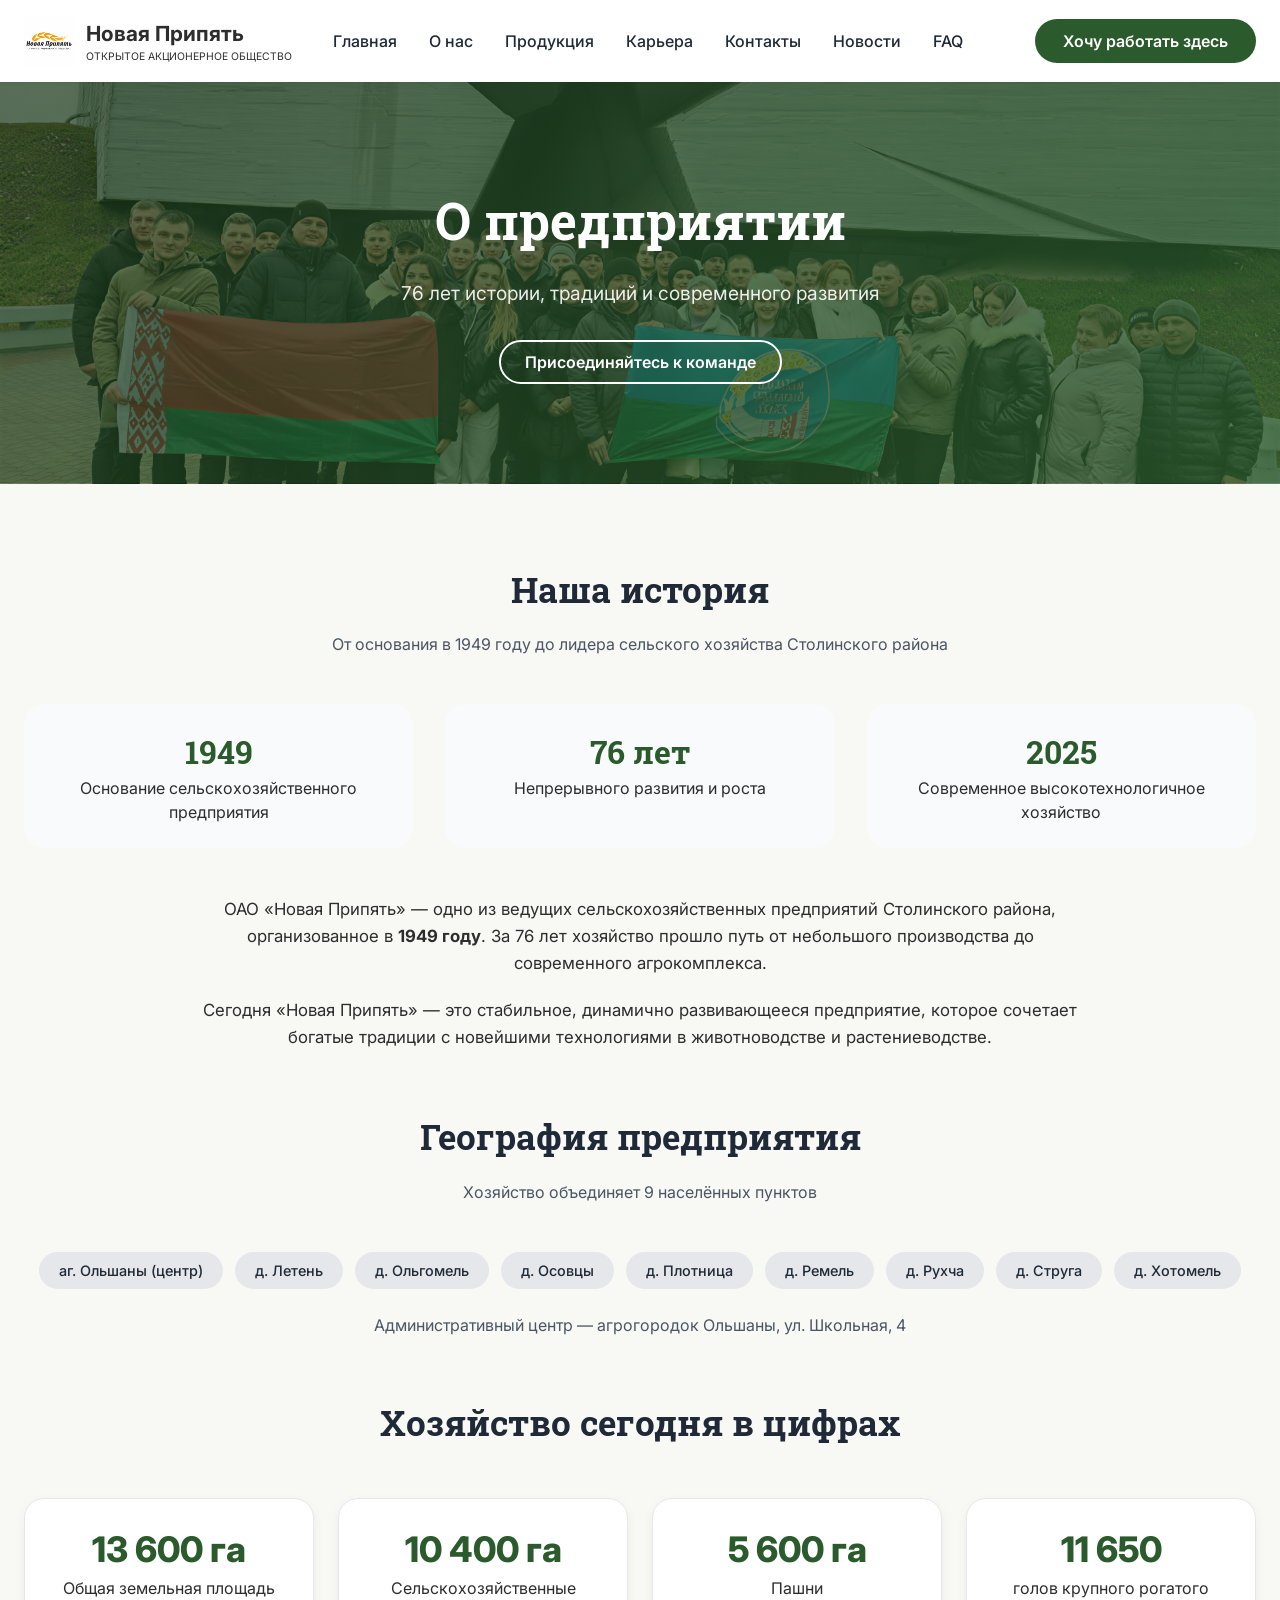
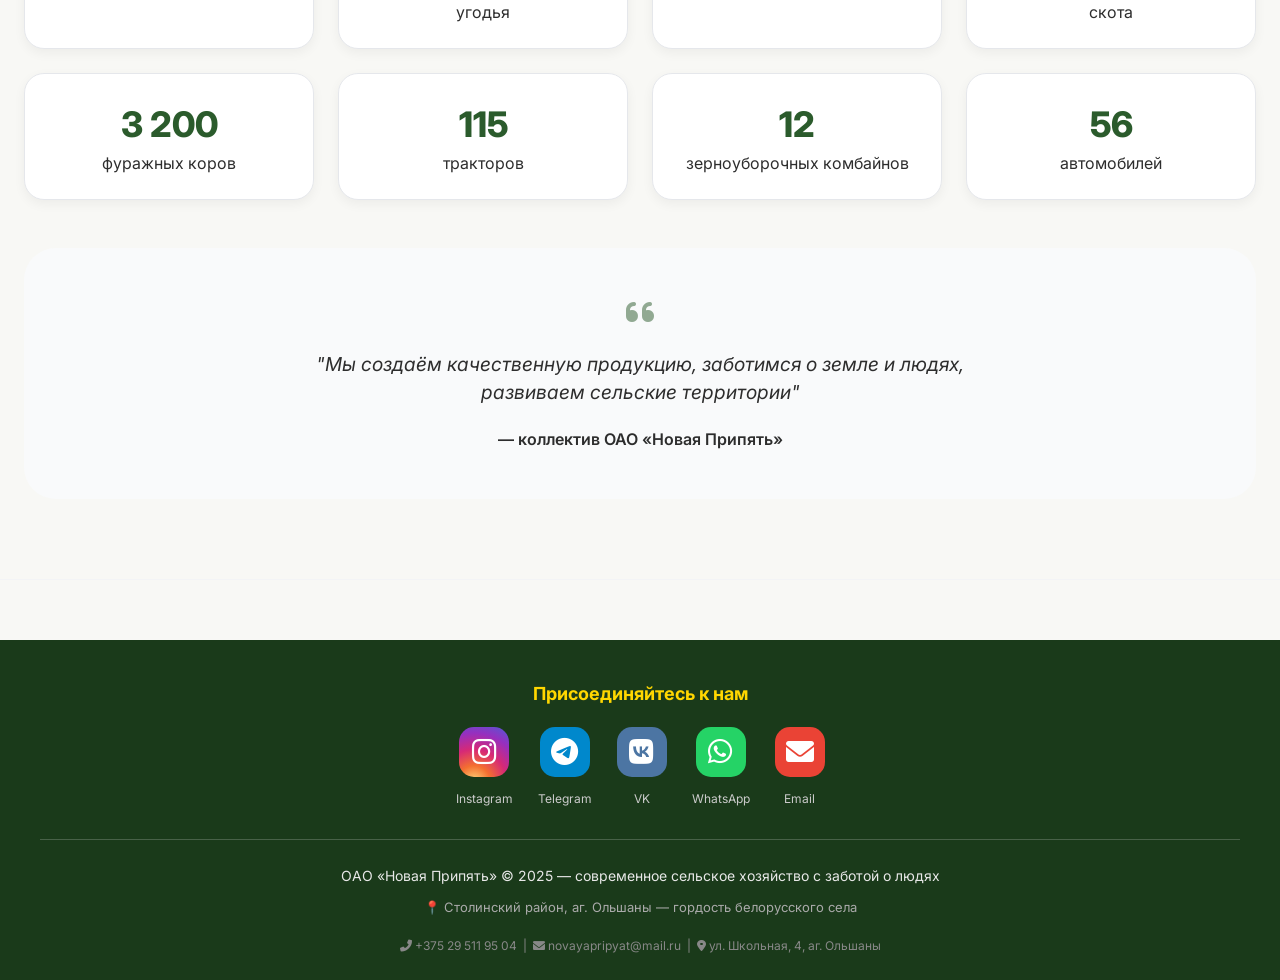
==== about.html @ 5416e338 "Add files via upload" ====
<!DOCTYPE html>
<html lang="ru">
<head>
    <meta charset="UTF-8">
    <meta name="viewport" content="width=device-width, initial-scale=1.0">
    <title>О предприятии — ОАО "Новая Припять"</title>
    <link rel="stylesheet" href="https://cdnjs.cloudflare.com/ajax/libs/font-awesome/6.0.0-beta3/css/all.min.css">
    <link href="https://fonts.googleapis.com/css2?family=Inter:opsz,wght@14..32,300;14..32,400;14..32,500;14..32,600;14..32,700&family=Roboto+Slab:wght@400;500;600;700&display=swap" rel="stylesheet">
    <link rel="stylesheet" href="style.css">

</head>
<body>

<header class="header">
    <div class="container">
        <div class="nav">
            <div class="logo" style="display: flex; align-items: center; gap: 12px;">
    <img src="images/logo.png" alt="ОАО Новая Припять" style="height: 50px; width: auto;">
    <div>
        <h1 style="font-size: 1.3rem;">Новая Припять</h1>
        <p style="font-size: 0.65rem;">ОТКРЫТОЕ АКЦИОНЕРНОЕ ОБЩЕСТВО</p>
    </div>
</div>
            <ul class="nav-links">
                <li><a href="index.html">Главная</a></li>
                <li><a href="about.html">О нас</a></li>
                <li><a href="products.html">Продукция</a></li>
                <li><a href="career.html">Карьера</a></li>
                <li><a href="contacts.html">Контакты</a></li>
                <li><a href="news.html">Новости</a></li>
                <li><a href="faq.html">FAQ</a><li>
            </ul>
            <a href="career.html" class="btn-primary">Хочу работать здесь</a>
        </div>
    </div>
</header>

<main>
    <!-- Герой страницы -->
    <section class="hero" style="background: linear-gradient(135deg, rgba(26,58,26,0.7), rgba(43,91,44,0.8)), url('images/onas.jpg'); background-size: cover; background-position: center 50%;">
    <div class="hero-bg-animation"></div>
    <div class="container">
        <div class="hero-content fade-up">
            <h1>О предприятии</h1>
            <p>76 лет истории, традиций и современного развития</p>
            <a href="career.html" class="btn-outline" style="border-color:white; color:white;">Присоединяйтесь к команде</a>
        </div>
    </div>
</section>

    <section class="section">
        <div class="container">
            <!-- История -->
            <div class="fade-up">
                <h2 class="section-title">Наша история</h2>
                <p class="section-subtitle">От основания в 1949 году до лидера сельского хозяйства Столинского района</p>
            </div>

            <div class="history-timeline fade-up">
                <div class="timeline-item">
                    <div class="timeline-year">1949</div>
                    <p>Основание сельскохозяйственного предприятия</p>
                </div>
                <div class="timeline-item">
                    <div class="timeline-year">76 лет</div>
                    <p>Непрерывного развития и роста</p>
                </div>
                <div class="timeline-item">
                    <div class="timeline-year">2025</div>
                    <p>Современное высокотехнологичное хозяйство</p>
                </div>
            </div>

            <!-- Текст об истории -->
            <div class="fade-up" style="max-width: 900px; margin: 0 auto; text-align: center; font-size: 1.05rem; line-height: 1.6;">
                <p>ОАО «Новая Припять» — одно из ведущих сельскохозяйственных предприятий Столинского района, организованное в <strong>1949 году</strong>. За 76 лет хозяйство прошло путь от небольшого производства до современного агрокомплекса.</p>
                <p style="margin-top: 20px;">Сегодня «Новая Припять» — это стабильное, динамично развивающееся предприятие, которое сочетает богатые традиции с новейшими технологиями в животноводстве и растениеводстве.</p>
            </div>

            <!-- География: 9 населённых пунктов -->
            <div class="fade-up" style="margin-top: 60px;">
                <h2 class="section-title">География предприятия</h2>
                <p class="section-subtitle">Хозяйство объединяет 9 населённых пунктов</p>
                <div class="village-list">
                    <span class="village-tag">аг. Ольшаны (центр)</span>
                    <span class="village-tag">д. Летень</span>
                    <span class="village-tag">д. Ольгомель</span>
                    <span class="village-tag">д. Осовцы</span>
                    <span class="village-tag">д. Плотница</span>
                    <span class="village-tag">д. Ремель</span>
                    <span class="village-tag">д. Рухча</span>
                    <span class="village-tag">д. Струга</span>
                    <span class="village-tag">д. Хотомель</span>
                </div>
                <p style="text-align: center; margin-top: 20px; color: #4b5563;">Административный центр — агрогородок Ольшаны, ул. Школьная, 4</p>
            </div>

            <!-- Подробная статистика -->
            <div class="fade-up" style="margin-top: 60px;">
                <h2 class="section-title">Хозяйство сегодня в цифрах</h2>
                <div class="stats-detail">
                    <div class="stat-detail-card">
                        <div class="stat-detail-number">13 600 га</div>
                        <p>Общая земельная площадь</p>
                    </div>
                    <div class="stat-detail-card">
                        <div class="stat-detail-number">10 400 га</div>
                        <p>Сельскохозяйственные угодья</p>
                    </div>
                    <div class="stat-detail-card">
                        <div class="stat-detail-number">5 600 га</div>
                        <p>Пашни</p>
                    </div>
                    <div class="stat-detail-card">
                        <div class="stat-detail-number">11 650</div>
                        <p>голов крупного рогатого скота</p>
                    </div>
                    <div class="stat-detail-card">
                        <div class="stat-detail-number">3 200</div>
                        <p>фуражных коров</p>
                    </div>
                    <div class="stat-detail-card">
                        <div class="stat-detail-number">115</div>
                        <p>тракторов</p>
                    </div>
                    <div class="stat-detail-card">
                        <div class="stat-detail-number">12</div>
                        <p>зерноуборочных комбайнов</p>
                    </div>
                    <div class="stat-detail-card">
                        <div class="stat-detail-number">56</div>
                        <p>автомобилей</p>
                    </div>
                </div>
            </div>

            <!-- Миссия и ценности -->
            <div class="fade-up" style="background: #f9fafb; border-radius: 32px; padding: 48px; margin-top: 48px; text-align: center;">
                <i class="fas fa-quote-left" style="font-size: 2rem; color: #2b5b2c; opacity: 0.5;"></i>
                <p style="font-size: 1.2rem; font-style: italic; max-width: 700px; margin: 20px auto;">"Мы создаём качественную продукцию, заботимся о земле и людях, развиваем сельские территории"</p>
                <p style="margin-top: 16px; font-weight: 600;">— коллектив ОАО «Новая Припять»</p>
            </div>
        </div>
    </section>
</main>


<!-- ПОДВАЛ САЙТА (ФУТЕР) -->
<footer style="background: #1a3a1a; color: #e8e8e8; padding: 40px 20px 25px; margin-top: 60px;">
    <div style="max-width: 1200px; margin: 0 auto;">
        
        <!-- Верхняя часть футера с иконками соцсетей -->
        <div style="text-align: center; margin-bottom: 30px;">
            <h4 style="color: #FFD700; margin-bottom: 20px; font-size: 18px;">Присоединяйтесь к нам</h4>
            <div style="display: flex; justify-content: center; gap: 25px; flex-wrap: wrap;">
                
                <!-- Instagram -->
                <a href="https://www.instagram.com/oao_novaya_pripyat/?hl=ru" target="_blank" style="text-decoration: none; transition: transform 0.2s;" onmouseover="this.style.transform='scale(1.1)'" onmouseout="this.style.transform='scale(1)'">
                    <div style="background: radial-gradient(circle at 30% 110%, #ffdb7e, #f46f30, #d62976, #962fbf, #4f5bd5); width: 50px; height: 50px; border-radius: 15px; display: flex; align-items: center; justify-content: center; margin: 0 auto 8px;">
                        <i class="fab fa-instagram" style="font-size: 28px; color: white;"></i>
                    </div>
                    <span style="font-size: 12px; color: #ccc;">Instagram</span>
                </a>
                
                <!-- Telegram -->
                <a href="https://t.me/fgjluer" target="_blank" style="text-decoration: none; transition: transform 0.2s;" onmouseover="this.style.transform='scale(1.1)'" onmouseout="this.style.transform='scale(1)'">
                    <div style="background: #0088cc; width: 50px; height: 50px; border-radius: 15px; display: flex; align-items: center; justify-content: center; margin: 0 auto 8px;">
                        <i class="fab fa-telegram-plane" style="font-size: 28px; color: white;"></i>
                    </div>
                    <span style="font-size: 12px; color: #ccc;">Telegram</span>
                </a>
                
                <!-- VK -->
                <a href="https://vk.com/novaya_pripyat" target="_blank" style="text-decoration: none; transition: transform 0.2s;" onmouseover="this.style.transform='scale(1.1)'" onmouseout="this.style.transform='scale(1)'">
                    <div style="background: #4c75a3; width: 50px; height: 50px; border-radius: 15px; display: flex; align-items: center; justify-content: center; margin: 0 auto 8px;">
                        <i class="fab fa-vk" style="font-size: 28px; color: white;"></i>
                    </div>
                    <span style="font-size: 12px; color: #ccc;">VK</span>
                </a>
                
                <!-- WhatsApp -->
                <a href="https://wa.me/375295119504" target="_blank" style="text-decoration: none; transition: transform 0.2s;" onmouseover="this.style.transform='scale(1.1)'" onmouseout="this.style.transform='scale(1)'">
                    <div style="background: #25D366; width: 50px; height: 50px; border-radius: 15px; display: flex; align-items: center; justify-content: center; margin: 0 auto 8px;">
                        <i class="fab fa-whatsapp" style="font-size: 28px; color: white;"></i>
                    </div>
                    <span style="font-size: 12px; color: #ccc;">WhatsApp</span>
                </a>
                
                <!-- Email -->
                <a href="mailto:novayapripyat@mail.ru" target="_blank" style="text-decoration: none; transition: transform 0.2s;" onmouseover="this.style.transform='scale(1.1)'" onmouseout="this.style.transform='scale(1)'">
                    <div style="background: #ea4335; width: 50px; height: 50px; border-radius: 15px; display: flex; align-items: center; justify-content: center; margin: 0 auto 8px;">
                        <i class="fas fa-envelope" style="font-size: 28px; color: white;"></i>
                    </div>
                    <span style="font-size: 12px; color: #ccc;">Email</span>
                </a>
            </div>
        </div>
        
        <!-- Разделительная линия -->
        <div style="height: 1px; background: rgba(255,255,255,0.2); margin: 25px 0;"></div>
        
        <!-- Нижняя часть футера с текстом -->
        <div style="text-align: center;">
            <div style="font-size: 14px; line-height: 1.6;">
                ОАО «Новая Припять» © 2025 — современное сельское хозяйство с заботой о людях
            </div>
            <div style="font-size: 13px; color: #aaa; margin-top: 10px;">
                📍 Столинский район, аг. Ольшаны — гордость белорусского села
            </div>
            <div style="font-size: 12px; color: #888; margin-top: 20px;">
                <i class="fas fa-phone-alt"></i> +375 29 511 95 04 &nbsp;|&nbsp;
                <i class="fas fa-envelope"></i> novayapripyat@mail.ru &nbsp;|&nbsp;
                <i class="fas fa-map-marker-alt"></i> ул. Школьная, 4, аг. Ольшаны
            </div>
        </div>
        
    </div>
</footer>

<script src="main.js"></script>
</body>
</html>
---- style.css ----
/* ===== ОБНУЛЕНИЕ И БАЗА ===== */
* {
    margin: 0;
    padding: 0;
    box-sizing: border-box;
}

body {
    font-family: 'Inter', sans-serif;
    background-color: #ffffff;
    color: #1e293b;
    line-height: 1.5;
    scroll-behavior: smooth;
}

.container {
    max-width: 1280px;
    margin: 0 auto;
    padding: 0 24px;
}

/* ===== АНИМАЦИИ ===== */
@keyframes fadeUp {
    from {
        opacity: 0;
        transform: translateY(40px);
    }
    to {
        opacity: 1;
        transform: translateY(0);
    }
}

@keyframes fadeIn {
    from { opacity: 0; }
    to { opacity: 1; }
}

@keyframes floatBackground {
    0% { transform: translate(0, 0) scale(1); }
    50% { transform: translate(-20px, -10px) scale(1.02); }
    100% { transform: translate(0, 0) scale(1); }
}

.fade-up {
    animation: fadeUp 0.7s ease forwards;
}

/* ===== ШАПКА ===== */
.header {
    background: rgba(255, 255, 255, 0.96);
    backdrop-filter: blur(10px);
    box-shadow: 0 1px 3px rgba(0,0,0,0.05);
    position: sticky;
    top: 0;
    z-index: 100;
}

.nav {
    display: flex;
    justify-content: space-between;
    align-items: center;
    padding: 16px 0;
    flex-wrap: wrap;
    gap: 16px;
}

.logo {
    display: flex;
    align-items: center;
    gap: 12px;
}

.logo img {
    height: 50px;
    width: auto;
}

.logo-text h2 {
    font-family: 'Roboto Slab', serif;
    font-size: 1.3rem;
    font-weight: 700;
    color: #2b5b2c;
}

.logo-text p {
    font-size: 0.65rem;
    color: #4b5563;
}

.nav-links {
    display: flex;
    gap: 32px;
    list-style: none;
    flex-wrap: wrap;
}

.nav-links a {
    text-decoration: none;
    font-weight: 500;
    color: #1f2937;
    transition: color 0.2s;
}

.nav-links a:hover,
.nav-links a.active {
    color: #2b5b2c;
    border-bottom: 2px solid #2b5b2c;
    padding-bottom: 4px;
}

.btn-primary {
    background-color: #2b5b2c;
    color: white;
    padding: 10px 28px;
    border-radius: 40px;
    text-decoration: none;
    font-weight: 600;
    transition: all 0.2s;
    display: inline-block;
    border: none;
    cursor: pointer;
}

.btn-primary:hover {
    background-color: #1e3a1f;
    transform: scale(1.02);
}

.btn-outline {
    border: 2px solid #2b5b2c;
    background: transparent;
    color: #2b5b2c;
    padding: 8px 24px;
    border-radius: 40px;
    font-weight: 600;
    text-decoration: none;
    transition: all 0.2s;
    display: inline-block;
}

.btn-outline:hover {
    background: #2b5b2c;
    color: white;
}

/* ===== ГЕРОЙ С АНИМИРОВАННЫМ ФОНОМ ===== */
.hero {
    position: relative;
    background: linear-gradient(135deg, #1a3a1a 0%, #2b5b2c 100%);
    color: white;
    padding: 100px 0;
    text-align: center;
    overflow: hidden;
}

.hero-bg-animation {
    position: absolute;
    top: 0;
    left: 0;
    width: 100%;
    height: 100%;
    background: url('https://www.transparenttextures.com/patterns/grass.png');
    opacity: 0.08;
    animation: floatBackground 20s ease infinite;
    pointer-events: none;
}

.hero-content {
    position: relative;
    z-index: 2;
    max-width: 800px;
    margin: 0 auto;
}

.hero h1 {
    font-family: 'Roboto Slab', serif;
    font-size: 3.2rem;
    font-weight: 700;
    margin-bottom: 20px;
}

.hero p {
    font-size: 1.2rem;
    margin-bottom: 32px;
    opacity: 0.9;
}

/* ===== СТАТИСТИКА ===== */
.stats {
    background: white;
    padding: 60px 0;
    border-bottom: 1px solid #e5e7eb;
}

.stats-grid {
    display: flex;
    justify-content: space-between;
    flex-wrap: wrap;
    gap: 32px;
    text-align: center;
}

.stat-card {
    flex: 1;
    min-width: 180px;
    background: #f9fafb;
    padding: 24px 16px;
    border-radius: 24px;
    transition: all 0.3s;
    cursor: pointer;
}

.stat-card:hover {
    transform: translateY(-8px);
    box-shadow: 0 12px 24px rgba(0,0,0,0.1);
    background: white;
}

.stat-number {
    font-size: 2.8rem;
    font-weight: 800;
    color: #2b5b2c;
    font-family: 'Roboto Slab', serif;
}

.stat-label {
    color: #4b5563;
    font-weight: 500;
    margin-top: 8px;
}

/* ===== СЕКЦИИ ===== */
.section {
    padding: 80px 0;
    border-bottom: 1px solid #f3f4f6;
}

.section-light {
    background-color: #f9fafb;
}

.section-title {
    font-family: 'Roboto Slab', serif;
    font-size: 2.2rem;
    font-weight: 700;
    color: #1f2937;
    margin-bottom: 16px;
    text-align: center;
}

.section-subtitle {
    text-align: center;
    color: #4b5563;
    max-width: 700px;
    margin: 0 auto 48px;
}

/* ===== ГАЛЕРЕЯ ===== */
.gallery-grid {
    display: grid;
    grid-template-columns: repeat(3, 1fr);
    gap: 24px;
}

.gallery-item {
    overflow: hidden;
    border-radius: 20px;
    box-shadow: 0 4px 12px rgba(0,0,0,0.1);
    transition: all 0.3s;
    cursor: pointer;
}

.gallery-item:hover {
    transform: scale(1.02);
    box-shadow: 0 12px 28px rgba(0,0,0,0.2);
}

.gallery-item img {
    width: 100%;
    height: 250px;
    object-fit: cover;
    display: block;
    transition: transform 0.3s;
}

.gallery-item:hover img {
    transform: scale(1.05);
}

/* ===== МОДАЛЬНОЕ ОКНО ===== */
.modal {
    display: none;
    position: fixed;
    top: 0;
    left: 0;
    width: 100%;
    height: 100%;
    background: rgba(0,0,0,0.9);
    z-index: 1000;
    justify-content: center;
    align-items: center;
    cursor: pointer;
}

.modal img {
    max-width: 90%;
    max-height: 90%;
    border-radius: 16px;
}

.modal.active {
    display: flex;
    animation: fadeIn 0.3s ease;
}

/* ===== КНОПКА НАВЕРХ ===== */
.scroll-top {
    position: fixed;
    bottom: 30px;
    right: 30px;
    background: #2b5b2c;
    color: white;
    width: 50px;
    height: 50px;
    border-radius: 50%;
    display: flex;
    align-items: center;
    justify-content: center;
    cursor: pointer;
    opacity: 0;
    visibility: hidden;
    transition: all 0.3s;
    z-index: 99;
    box-shadow: 0 4px 12px rgba(0,0,0,0.2);
}

.scroll-top.show {
    opacity: 1;
    visibility: visible;
}

.scroll-top:hover {
    background: #1e3a1f;
    transform: scale(1.1);
}

/* ===== КАРТОЧКИ ПРОДУКЦИИ ===== */
.products-grid {
    display: grid;
    grid-template-columns: repeat(auto-fit, minmax(220px, 1fr));
    gap: 32px;
}

.product-card {
    background: #f9fafb;
    padding: 32px 24px;
    border-radius: 24px;
    text-align: center;
    transition: all 0.2s;
}

.product-card:hover {
    transform: translateY(-5px);
    background: white;
    box-shadow: 0 8px 20px rgba(0,0,0,0.08);
}

.product-icon {
    font-size: 3rem;
    margin-bottom: 16px;
}

.product-card h3 {
    font-size: 1.3rem;
    margin-bottom: 8px;
    color: #2b5b2c;
}

/* ===== ТАБЛИЦА ВЫПЛАТ ===== */
.table-wrapper {
    overflow-x: auto;
    margin: 32px 0;
}

.bonus-table {
    width: 100%;
    border-collapse: collapse;
    background: white;
    border-radius: 20px;
    overflow: hidden;
    box-shadow: 0 4px 20px rgba(0,0,0,0.05);
}

.bonus-table th,
.bonus-table td {
    padding: 16px;
    text-align: left;
    border-bottom: 1px solid #e5e7eb;
}

.bonus-table th {
    background-color: #2b5b2c;
    color: white;
    font-weight: 600;
}

.bonus-table tr:hover {
    background-color: #f9fafb;
}

/* ===== КАРТОЧКИ КАРЬЕРЫ ===== */
.career-grid {
    display: grid;
    grid-template-columns: repeat(auto-fit, minmax(300px, 1fr));
    gap: 32px;
    margin: 40px 0;
}

.career-card {
    background: white;
    border-radius: 24px;
    overflow: hidden;
    box-shadow: 0 8px 20px rgba(0,0,0,0.08);
    transition: all 0.2s;
}

.career-card:hover {
    transform: translateY(-6px);
    box-shadow: 0 12px 30px rgba(0,0,0,0.12);
}

.career-card img {
    width: 100%;
    height: 220px;
    object-fit: cover;
}

.career-card-content {
    padding: 24px;
}

.badge {
    background: #fef3c7;
    color: #b45309;
    padding: 4px 12px;
    border-radius: 40px;
    font-size: 0.75rem;
    font-weight: 600;
    display: inline-block;
    margin-bottom: 12px;
}

/* ===== КОНТАКТЫ ===== */
.contact-info {
    background: linear-gradient(135deg, #f9fafb 0%, #ffffff 100%);
    border-radius: 32px;
    padding: 48px;
    text-align: center;
    margin-top: 32px;
    transition: all 0.3s;
}

.contact-info:hover {
    transform: scale(1.01);
    box-shadow: 0 20px 35px rgba(0,0,0,0.1);
}

.contact-row {
    margin: 20px 0;
    font-size: 1.1rem;
}

.contact-row i {
    color: #2b5b2c;
    width: 32px;
    font-size: 1.3rem;
}

/* ===== ПОДВАЛ ===== */
.footer {
    background: #1f2937;
    color: #9ca3af;
    padding: 48px 0;
    text-align: center;
}

/* ===== АДАПТИВ ===== */
@media (max-width: 768px) {
    .hero h1 { font-size: 2rem; }
    .nav { flex-direction: column; }
    .nav-links { justify-content: center; }
    .section { padding: 48px 0; }
    .stat-number { font-size: 2rem; }
    .gallery-grid {
        grid-template-columns: repeat(2, 1fr);
    }
}

@media (max-width: 480px) {
    .gallery-grid {
        grid-template-columns: 1fr;
    }
    .contact-info {
        padding: 24px;
    }
}



.gallery-category {
            margin-bottom: 48px;
        }
        .category-title {
            font-size: 1.6rem;
            color: #2b5b2c;
            margin-bottom: 24px;
            border-left: 5px solid #2b5b2c;
            padding-left: 16px;
        }
        .gallery-grid {
            display: grid;
            grid-template-columns: repeat(auto-fit, minmax(280px, 1fr));
            gap: 24px;
        }
        .gallery-item {
            position: relative;
            overflow: hidden;
            border-radius: 20px;
            box-shadow: 0 4px 12px rgba(0,0,0,0.1);
            cursor: pointer;
        }
        .gallery-item img {
            width: 100%;
            height: 220px;
            object-fit: cover;
            transition: transform 0.3s;
        }
        .gallery-item:hover img {
            transform: scale(1.05);
        }
        .download-btn {
            position: absolute;
            bottom: 12px;
            right: 12px;
            background: rgba(0,0,0,0.6);
            color: white;
            padding: 8px 12px;
            border-radius: 30px;
            font-size: 0.8rem;
            text-decoration: none;
            transition: all 0.2s;
        }
        .download-btn:hover {
            background: #2b5b2c;
        }

        /* ===== ЗАГРУЗОЧНАЯ СТРАНИЦА (ПРЕЛОАДЕР) ===== */
#preloader {
    position: fixed;
    top: 0;
    left: 0;
    width: 100%;
    height: 100%;
    background: linear-gradient(145deg, #0b2b0b 0%, #1a4a1a 40%, #2d6a2d 100%);
    z-index: 9999;
    display: flex;
    justify-content: center;
    align-items: center;
    transition: opacity 0.8s ease, visibility 0.8s ease;
    overflow: hidden;
}

#preloader.hide {
    opacity: 0;
    visibility: hidden;
}

/* Анимированное поле (волны травы) */
.preloader-field {
    position: absolute;
    bottom: 0;
    left: 0;
    width: 100%;
    height: 40%;
    background: repeating-linear-gradient(
        90deg,
        rgba(80, 120, 40, 0.4) 0px,
        rgba(80, 120, 40, 0.4) 2px,
        transparent 2px,
        transparent 8px
    );
    animation: fieldWave 3s ease-in-out infinite;
    transform-origin: bottom;
}

@keyframes fieldWave {
    0%, 100% {
        transform: skewY(0deg);
    }
    50% {
        transform: skewY(2deg);
    }
}

/* Облака */
.cloud {
    position: absolute;
    background: rgba(255, 255, 255, 0.15);
    border-radius: 100%;
    filter: blur(20px);
    animation: floatCloud 20s linear infinite;
}

.cloud1 {
    width: 200px;
    height: 80px;
    top: 15%;
    left: -200px;
    animation-duration: 25s;
}

.cloud2 {
    width: 300px;
    height: 100px;
    top: 30%;
    left: -300px;
    animation-duration: 35s;
    animation-delay: 5s;
}

.cloud3 {
    width: 150px;
    height: 60px;
    top: 60%;
    left: -150px;
    animation-duration: 20s;
    animation-delay: 10s;
}

@keyframes floatCloud {
    from {
        left: -300px;
        opacity: 0;
    }
    10% {
        opacity: 0.6;
    }
    90% {
        opacity: 0.6;
    }
    to {
        left: 110%;
        opacity: 0;
    }
}

/* Частицы (светлячки/пыльца) */
.particles {
    position: absolute;
    top: 0;
    left: 0;
    width: 100%;
    height: 100%;
    pointer-events: none;
}

.particles::before,
.particles::after {
    content: '';
    position: absolute;
    width: 4px;
    height: 4px;
    background: rgba(255, 215, 100, 0.6);
    border-radius: 50%;
    box-shadow: 
        150px 200px 0 0 rgba(255,215,100,0.4),
        400px 150px 0 0 rgba(255,215,100,0.3),
        600px 300px 0 0 rgba(255,215,100,0.5),
        800px 100px 0 0 rgba(255,215,100,0.4),
        1000px 250px 0 0 rgba(255,215,100,0.3),
        200px 400px 0 0 rgba(255,215,100,0.5),
        500px 500px 0 0 rgba(255,215,100,0.4),
        700px 450px 0 0 rgba(255,215,100,0.3),
        900px 350px 0 0 rgba(255,215,100,0.5),
        1100px 150px 0 0 rgba(255,215,100,0.4);
    animation: particleFloat 8s ease-in-out infinite;
}

.particles::after {
    width: 6px;
    height: 6px;
    background: rgba(255, 255, 180, 0.5);
    box-shadow: 
        250px 300px 0 0 rgba(255,255,180,0.3),
        550px 200px 0 0 rgba(255,255,180,0.4),
        850px 400px 0 0 rgba(255,255,180,0.3),
        1050px 300px 0 0 rgba(255,255,180,0.5);
    animation: particleFloat 12s ease-in-out infinite reverse;
}

@keyframes particleFloat {
    0%, 100% {
        transform: translateY(0px) translateX(0px);
        opacity: 0.3;
    }
    50% {
        transform: translateY(-30px) translateX(15px);
        opacity: 1;
    }
}

.preloader {
    position: fixed;
    top: 0;
    left: 0;
    width: 100%;
    height: 100%;
    background: linear-gradient(135deg, #1a4d1a, #2b5b2c, #3a7a3a);
    display: flex;
    justify-content: center;
    align-items: center;
    z-index: 99999;
    transition: opacity 0.5s ease;
}

.preloader-container {
    text-align: center;
    animation: float 2s ease-in-out infinite;
}

.preloader-logo {
    width: 120px;
    height: 120px;
    margin: 0 auto 20px;
    animation: pulse 1.5s ease-in-out infinite;
}

.preloader-logo img {
    width: 100%;
    height: auto;
}

.preloader-title {
    color: white;
    font-size: 28px;
    margin: 0 0 10px;
    font-family: 'Roboto Slab', serif;
}

.preloader-subtitle {
    color: rgba(255,255,255,0.8);
    font-size: 14px;
    margin: 0 0 30px;
}

.preloader-progress {
    width: 250px;
    height: 3px;
    background: rgba(255,255,255,0.3);
    border-radius: 3px;
    margin: 0 auto 15px;
    overflow: hidden;
}

.preloader-progress-bar {
    width: 0%;
    height: 100%;
    background: #FFD700;
    border-radius: 3px;
    animation: loadProgress 2s ease-out forwards;
}

.preloader-text {
    color: rgba(255,215,0,0.8);
    font-size: 12px;
    letter-spacing: 3px;
}

@keyframes float {
    0%, 100% { transform: translateY(0); }
    50% { transform: translateY(-10px); }
}

@keyframes pulse {
    0%, 100% { transform: scale(1); }
    50% { transform: scale(1.05); }
}

@keyframes loadProgress {
    0% { width: 0%; }
    100% { width: 100%; }
}


  * {
            margin: 0;
            padding: 0;
            box-sizing: border-box;
        }
        
        body {
            font-family: 'Inter', sans-serif;
            background: #f8f8f5;
            color: #2d2d2d;
        }
        
        .faq-page-header {
            background: linear-gradient(135deg, #1a4d1a 0%, #2b5b2c 100%);
            color: white;
            padding: 60px 20px 50px;
            text-align: center;
        }
        
        .faq-page-header h1 {
            font-family: 'Roboto Slab', serif;
            font-size: 48px;
            margin-bottom: 15px;
        }
        
        .faq-page-header p {
            font-size: 18px;
            opacity: 0.9;
        }
        
        .faq-container {
            max-width: 900px;
            margin: 0 auto;
            padding: 50px 20px 80px;
        }
        
        .faq-category {
            margin-bottom: 40px;
        }
        
        .faq-category h2 {
            color: #2b5b2c;
            font-size: 28px;
            margin-bottom: 25px;
            padding-bottom: 10px;
            border-bottom: 3px solid #FFD700;
            display: inline-block;
        }
        
        .faq-item {
            background: white;
            border-radius: 16px;
            margin-bottom: 16px;
            box-shadow: 0 2px 8px rgba(0,0,0,0.05);
            overflow: hidden;
            transition: all 0.3s ease;
        }
        
        .faq-item:hover {
            box-shadow: 0 5px 20px rgba(0,0,0,0.1);
        }
        
        .faq-question {
            padding: 20px 25px;
            font-size: 18px;
            font-weight: 600;
            color: #2b5b2c;
            cursor: pointer;
            display: flex;
            justify-content: space-between;
            align-items: center;
            background: white;
            transition: background 0.2s;
        }
        
        .faq-question:hover {
            background: #f0f5e8;
        }
        
        .faq-question i {
            color: #FFD700;
            font-size: 20px;
            transition: transform 0.3s;
        }
        
        .faq-question.active i {
            transform: rotate(180deg);
        }
        
        .faq-answer {
            padding: 0 25px;
            max-height: 0;
            overflow: hidden;
            transition: max-height 0.4s ease, padding 0.3s ease;
            background: #fefef8;
            border-top: 1px solid #eee;
            line-height: 1.6;
            color: #444;
        }
        
        .faq-answer.show {
            padding: 20px 25px;
            max-height: 500px;
        }
        
        .faq-answer ul, .faq-answer ol {
            padding-left: 20px;
            margin: 10px 0;
        }
        
        .faq-answer li {
            margin: 8px 0;
        }
        
        .contact-block {
            background: linear-gradient(135deg, #2b5b2c, #1a4d1a);
            color: white;
            border-radius: 24px;
            padding: 35px;
            text-align: center;
            margin-top: 50px;
        }
        
        .contact-block h3 {
            font-size: 24px;
            margin-bottom: 15px;
        }
        
        .contact-block a {
            color: #FFD700;
            text-decoration: none;
        }
        
        .contact-block .btn-contact {
            display: inline-block;
            background: #FFD700;
            color: #2b5b2c;
            padding: 12px 30px;
            border-radius: 50px;
            text-decoration: none;
            font-weight: 600;
            margin-top: 20px;
            transition: all 0.3s;
        }
        
        .contact-block .btn-contact:hover {
            background: #ffed4a;
            transform: scale(1.02);
        }
        
        .back-home {
            display: inline-flex;
            align-items: center;
            gap: 8px;
            background: transparent;
            border: 2px solid #FFD700;
            color: white;
            padding: 10px 25px;
            border-radius: 50px;
            text-decoration: none;
            margin-top: 30px;
            transition: all 0.3s;
        }
        
        .back-home:hover {
            background: #FFD700;
            color: #2b5b2c;
        }
        
        @media (max-width: 768px) {
            .faq-page-header h1 { font-size: 32px; }
            .faq-question { font-size: 16px; padding: 15px 20px; }
            .faq-answer.show { padding: 15px 20px; }
        }

                /* Дополнительные стили только для страницы О нас */
        .history-timeline {
            display: flex;
            flex-wrap: wrap;
            gap: 32px;
            margin: 48px 0;
            justify-content: center;
        }
        .timeline-item {
            background: #f9fafb;
            border-radius: 20px;
            padding: 24px;
            text-align: center;
            flex: 1;
            min-width: 200px;
            transition: all 0.3s;
        }
        .timeline-item:hover {
            transform: translateY(-5px);
            box-shadow: 0 8px 20px rgba(0,0,0,0.1);
        }
        .timeline-year {
            font-family: 'Roboto Slab', serif;
            font-size: 2rem;
            font-weight: 700;
            color: #2b5b2c;
        }
        .stats-detail {
            display: grid;
            grid-template-columns: repeat(auto-fit, minmax(250px, 1fr));
            gap: 24px;
            margin: 48px 0;
        }
        .stat-detail-card {
            background: white;
            border-radius: 20px;
            padding: 24px;
            text-align: center;
            box-shadow: 0 4px 12px rgba(0,0,0,0.05);
            border: 1px solid #e5e7eb;
        }
        .stat-detail-number {
            font-size: 2.2rem;
            font-weight: 800;
            color: #2b5b2c;
        }
        .village-list {
            display: flex;
            flex-wrap: wrap;
            gap: 12px;
            justify-content: center;
            margin: 24px 0;
        }
        .village-tag {
            background: #e5e7eb;
            padding: 8px 20px;
            border-radius: 40px;
            font-size: 0.9rem;
            font-weight: 500;
            color: #1f2937;
        }

        /* ===== КРАСИВЫЙ FAQ ДЛЯ ГЛАВНОЙ СТРАНИЦЫ ===== */
.faq-item {
    background: white;
    border-radius: 20px;
    margin-bottom: 16px;
    border: 1px solid #e5e7eb;
    overflow: hidden;
    transition: all 0.3s ease;
}

.faq-item:hover {
    transform: translateY(-2px);
    box-shadow: 0 8px 20px rgba(0,0,0,0.08);
    border-color: #2b5b2c;
}

.faq-question {
    padding: 20px 24px;
    cursor: pointer;
    display: flex;
    justify-content: space-between;
    align-items: center;
    background: white;
    transition: all 0.3s ease;
}

.faq-question:hover {
    background: #f0fdf4;
}

.faq-question h3 {
    color: #1f2937;
    margin: 0;
    font-size: 18px;
    font-weight: 600;
    transition: color 0.2s;
}

.faq-question:hover h3 {
    color: #2b5b2c;
}

.faq-question i {
    color: #2b5b2c;
    font-size: 18px;
    transition: transform 0.3s ease;
    background: #e8f0e8;
    padding: 8px;
    border-radius: 50%;
}

.faq-question:hover i {
    background: #2b5b2c;
    color: white;
}

.faq-answer {
    display: none;
    padding: 0 24px 24px 24px;
    background: #fefef8;
    border-top: 1px solid #e5e7eb;
    color: #4b5563;
    font-size: 15px;
    line-height: 1.6;
}

.faq-answer[style*="display: block"] {
    display: block !important;
}

/* Эффект для иконки при открытии */
.faq-question i.fa-chevron-up {
    background: #2b5b2c;
    color: white;
    transform: rotate(180deg);
}
/* ===== ИСПРАВЛЕНИЕ ДЛЯ ПОЛНОГО ОТОБРАЖЕНИЯ ТЕКСТА В FAQ ===== */
.faq-answer {
    display: none;
    padding: 20px 24px 24px 24px !important;
    background: #fefef8;
    border-top: 1px solid #e5e7eb;
    color: #374151;
    font-size: 15px;
    line-height: 1.6;
    overflow: visible !important;
    max-height: none !important;
    height: auto !important;
}

.faq-answer[style*="display: block"] {
    display: block !important;
}

/* Убираем любые ограничения высоты */
.faq-item {
    overflow: visible !important;
}

.faq-question {
    overflow: visible;
}

/* ===== ПОЛНАЯ АДАПТАЦИЯ ДЛЯ ТЕЛЕФОНОВ ===== */

/* Для экранов меньше 768px (планшеты и телефоны) */
@media (max-width: 768px) {
    /* Общие отступы */
    .container {
        padding: 0 16px;
    }
    
    .section {
        padding: 40px 0;
    }
    
    .section-title {
        font-size: 28px;
        margin-bottom: 24px;
    }
    
    /* Шапка */
    .header .nav {
        flex-direction: column;
        gap: 12px;
    }
    
    .nav-links {
        justify-content: center;
        gap: 16px;
        flex-wrap: wrap;
    }
    
    .nav-links a {
        font-size: 14px;
    }
    
    .btn-primary {
        padding: 8px 20px;
        font-size: 14px;
    }
    
    /* Герой */
    .hero {
        padding: 60px 0;
    }
    
    .hero h1 {
        font-size: 28px;
    }
    
    .hero p {
        font-size: 16px;
        padding: 0 16px;
    }
    
    /* Счётчики (статистика) */
    .stats-grid {
        gap: 16px;
    }
    
    .stat-card {
        min-width: 150px;
        padding: 16px;
    }
    
    .stat-number {
        font-size: 28px;
    }
    
    .stat-label {
        font-size: 12px;
    }
    
    /* Галерея */
    .gallery-grid {
        grid-template-columns: repeat(2, 1fr);
        gap: 12px;
    }
    
    .gallery-item img {
        height: 180px;
    }
    
    /* Продукция */
    .products-grid {
        grid-template-columns: repeat(2, 1fr);
        gap: 16px;
    }
    
    .product-card {
        padding: 20px 16px;
    }
    
    .product-icon {
        font-size: 32px;
    }
    
    .product-card h3 {
        font-size: 16px;
    }
    
    /* Карьера */
    .career-grid {
        grid-template-columns: 1fr;
        gap: 20px;
    }
    
    /* Таблица выплат */
    .bonus-table th,
    .bonus-table td {
        padding: 10px 8px;
        font-size: 13px;
    }
    
    /* FAQ на главной */
    .faq-question h3 {
        font-size: 15px !important;
    }
    
    .faq-question {
        padding: 15px 18px !important;
    }
    
    .faq-answer {
        font-size: 14px !important;
        padding: 15px 18px !important;
    }
    
    /* Контакты */
    .contact-info {
        padding: 24px;
    }
    
    .contact-row {
        font-size: 14px;
        word-break: break-word;
    }
    
    /* Подвал */
    .footer {
        padding: 30px 16px;
    }
    
    /* Кнопка наверх */
    .scroll-top {
        bottom: 20px;
        right: 20px;
        width: 45px;
        height: 45px;
    }
    
    /* Плавающая кнопка Telegram */
    #telegramFloat {
        bottom: 20px;
        right: 20px;
        width: 50px;
        height: 50px;
    }
    
    #telegramFloat i {
        font-size: 24px;
    }
}

/* Для экранов меньше 480px (маленькие телефоны) */
@media (max-width: 480px) {
    .hero h1 {
        font-size: 24px;
    }
    
    .section-title {
        font-size: 24px;
    }
    
    .stats-grid {
        flex-direction: column;
        align-items: center;
    }
    
    .stat-card {
        width: 100%;
        max-width: 250px;
    }
    
    .gallery-grid {
        grid-template-columns: 1fr;
    }
    
    .products-grid {
        grid-template-columns: 1fr;
    }
    
    .nav-links {
        gap: 12px;
    }
    
    .nav-links a {
        font-size: 12px;
    }
    
    .btn-primary {
        padding: 8px 16px;
        font-size: 13px;
    }
    
    .bonus-table th,
    .bonus-table td {
        font-size: 11px;
        padding: 8px 4px;
    }
    
    .table-wrapper {
        overflow-x: auto;
    }
    
    /* Контакты в подвале */
    .footer div[style*="font-size: 12px"] {
        font-size: 11px !important;
    }
    
    /* Иконки соцсетей в подвале */
    footer div[style*="display: flex; justify-content: center; gap: 25px"] {
        gap: 15px !important;
    }
    
    footer .faq-answer {
        width: 40px;
        height: 40px;
    }
}

/* Для горизонтальной ориентации телефона */
@media (max-width: 850px) and (orientation: landscape) {
    .hero {
        padding: 40px 0;
    }
    
    .hero h1 {
        font-size: 24px;
    }
    
    .section {
        padding: 30px 0;
    }
}

/* Улучшение для тач-устройств */
@media (hover: none) and (pointer: coarse) {
    /* Убираем эффекты наведения на телефонах */
    .stat-card:hover,
    .product-card:hover,
    .gallery-item:hover,
    .career-card:hover {
        transform: none;
    }
    
    /* Делаем кнопки больше для пальцев */
    .btn-primary,
    .btn-outline,
    .faq-question,
    .scroll-top {
        cursor: pointer;
    }
}
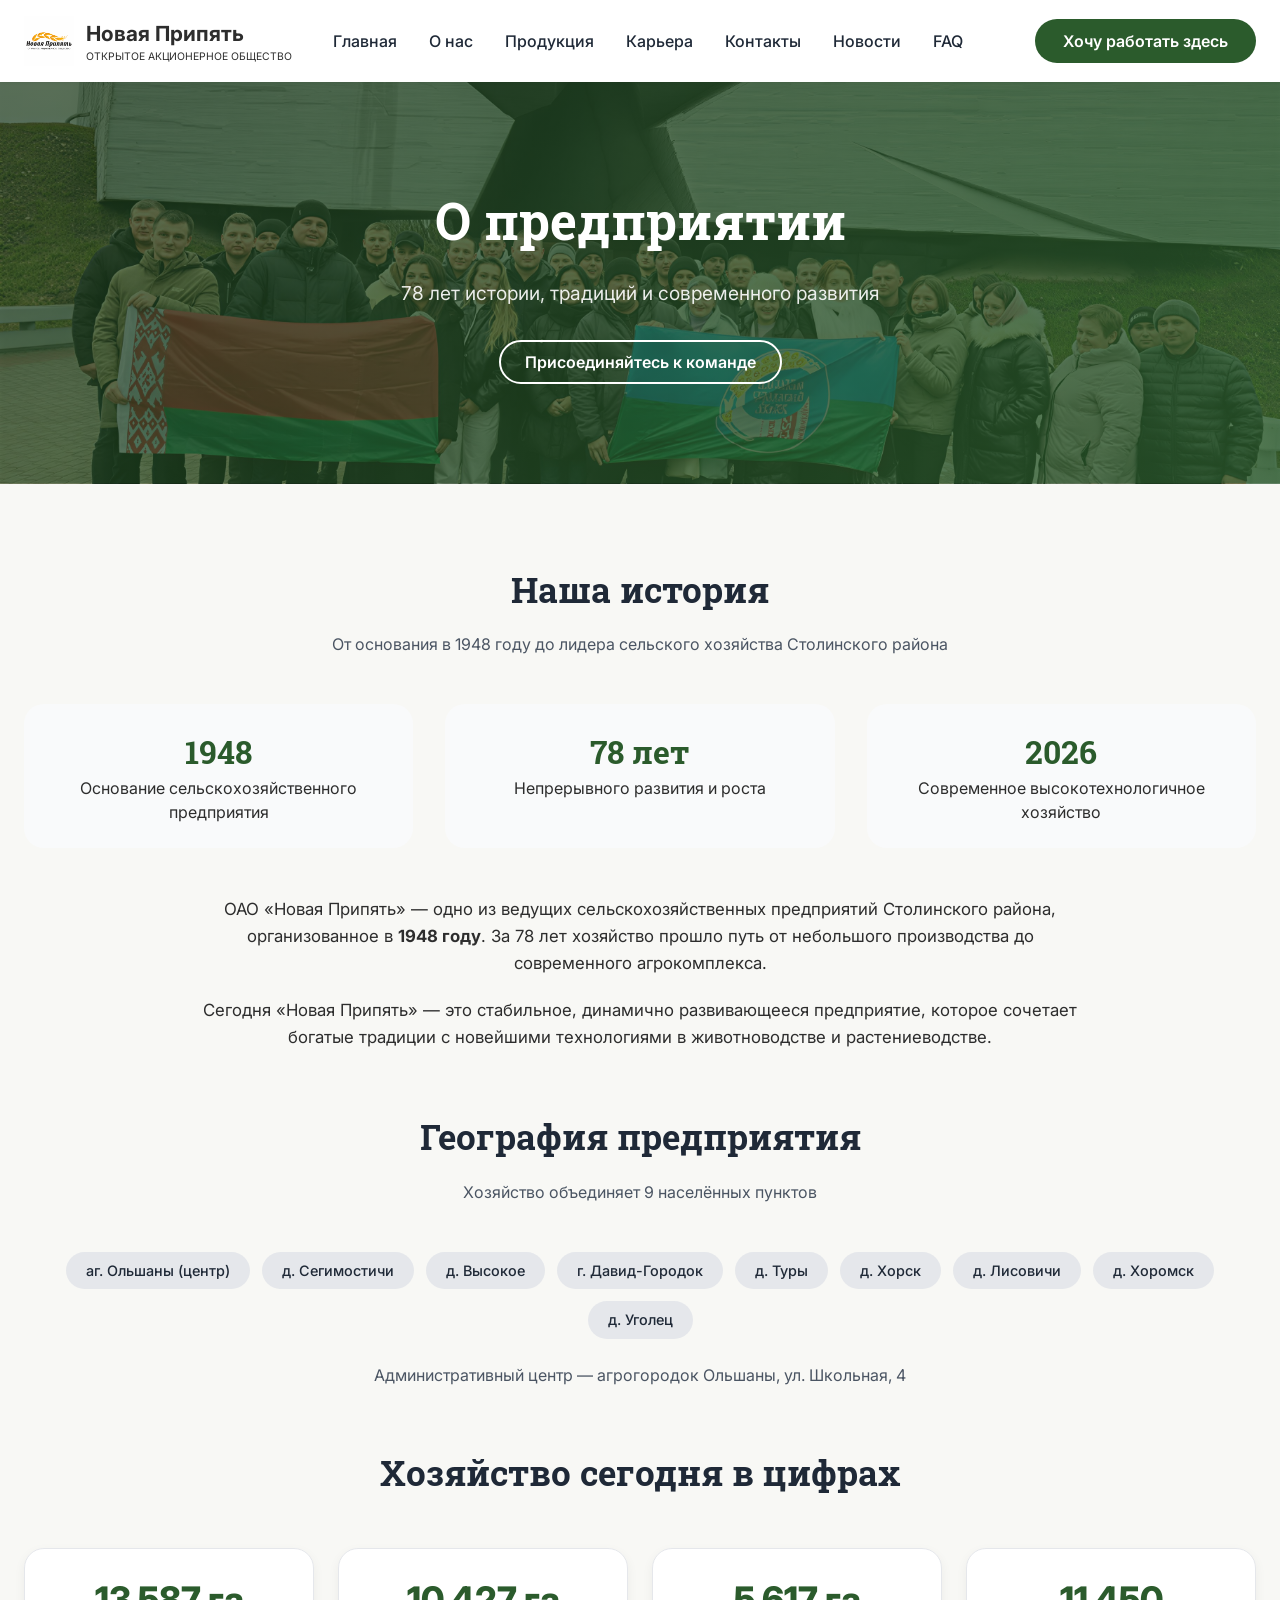
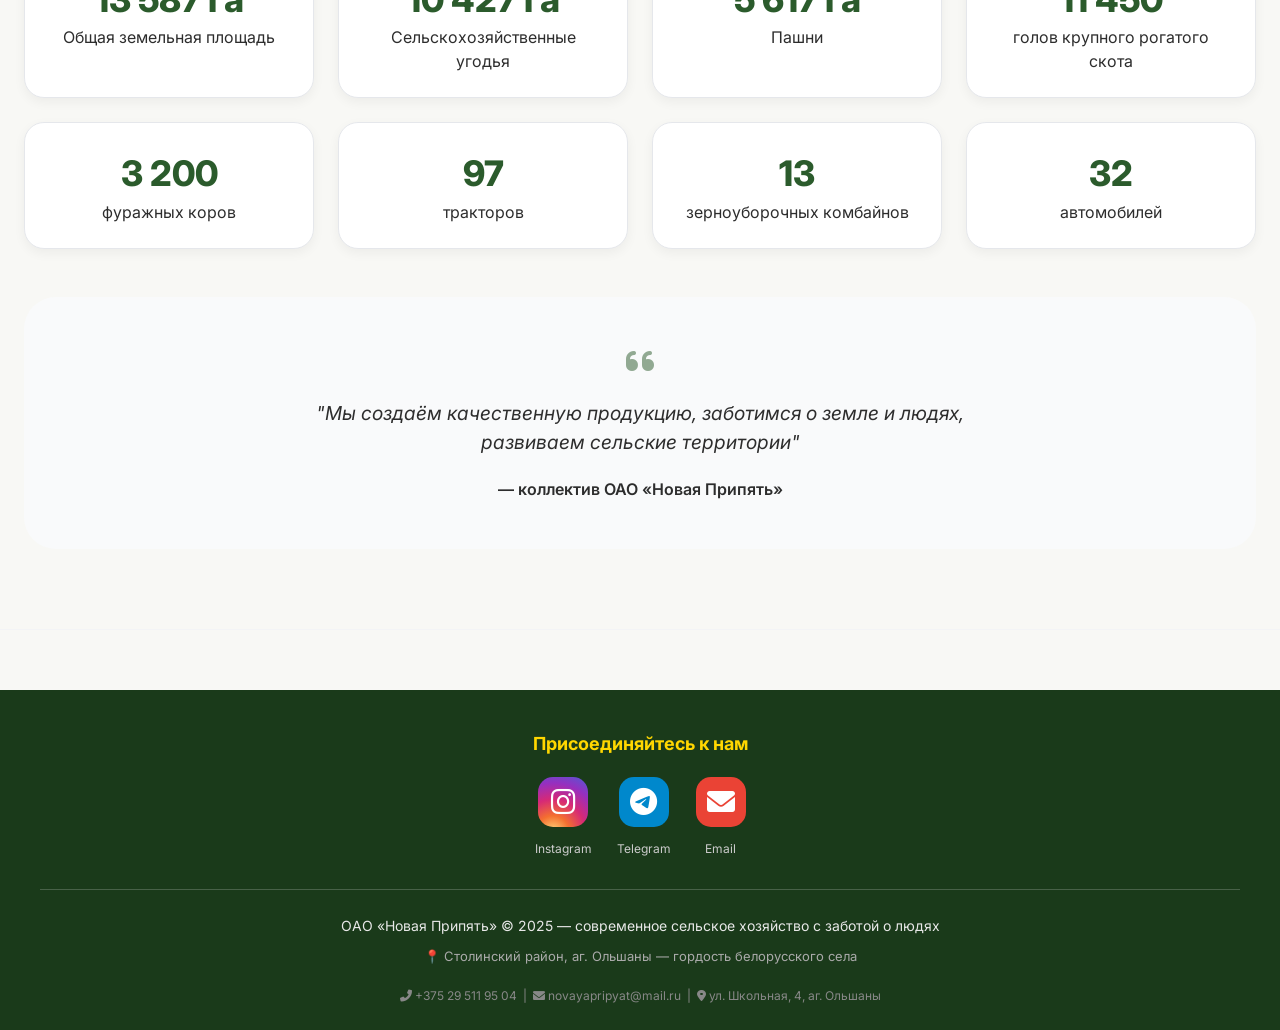
==== commit b73c8d10: "about.html" ====
--- a/about.html
+++ b/about.html
@@ -42,7 +42,7 @@
     <div class="container">
         <div class="hero-content fade-up">
             <h1>О предприятии</h1>
-            <p>76 лет истории, традиций и современного развития</p>
+            <p>78 лет истории, традиций и современного развития</p>
             <a href="career.html" class="btn-outline" style="border-color:white; color:white;">Присоединяйтесь к команде</a>
         </div>
     </div>
@@ -53,27 +53,27 @@
             <!-- История -->
             <div class="fade-up">
                 <h2 class="section-title">Наша история</h2>
-                <p class="section-subtitle">От основания в 1949 году до лидера сельского хозяйства Столинского района</p>
+                <p class="section-subtitle">От основания в 1948 году до лидера сельского хозяйства Столинского района</p>
             </div>
 
             <div class="history-timeline fade-up">
                 <div class="timeline-item">
-                    <div class="timeline-year">1949</div>
+                    <div class="timeline-year">1948</div>
                     <p>Основание сельскохозяйственного предприятия</p>
                 </div>
                 <div class="timeline-item">
-                    <div class="timeline-year">76 лет</div>
+                    <div class="timeline-year">78 лет</div>
                     <p>Непрерывного развития и роста</p>
                 </div>
                 <div class="timeline-item">
-                    <div class="timeline-year">2025</div>
+                    <div class="timeline-year">2026</div>
                     <p>Современное высокотехнологичное хозяйство</p>
                 </div>
             </div>
 
             <!-- Текст об истории -->
             <div class="fade-up" style="max-width: 900px; margin: 0 auto; text-align: center; font-size: 1.05rem; line-height: 1.6;">
-                <p>ОАО «Новая Припять» — одно из ведущих сельскохозяйственных предприятий Столинского района, организованное в <strong>1949 году</strong>. За 76 лет хозяйство прошло путь от небольшого производства до современного агрокомплекса.</p>
+                <p>ОАО «Новая Припять» — одно из ведущих сельскохозяйственных предприятий Столинского района, организованное в <strong>1948 году</strong>. За 78 лет хозяйство прошло путь от небольшого производства до современного агрокомплекса.</p>
                 <p style="margin-top: 20px;">Сегодня «Новая Припять» — это стабильное, динамично развивающееся предприятие, которое сочетает богатые традиции с новейшими технологиями в животноводстве и растениеводстве.</p>
             </div>
 
@@ -83,14 +83,14 @@
                 <p class="section-subtitle">Хозяйство объединяет 9 населённых пунктов</p>
                 <div class="village-list">
                     <span class="village-tag">аг. Ольшаны (центр)</span>
-                    <span class="village-tag">д. Летень</span>
-                    <span class="village-tag">д. Ольгомель</span>
-                    <span class="village-tag">д. Осовцы</span>
-                    <span class="village-tag">д. Плотница</span>
-                    <span class="village-tag">д. Ремель</span>
-                    <span class="village-tag">д. Рухча</span>
-                    <span class="village-tag">д. Струга</span>
-                    <span class="village-tag">д. Хотомель</span>
+                    <span class="village-tag">д. Сегимостичи</span>
+                    <span class="village-tag">д. Высокое</span>
+                    <span class="village-tag">г. Давид-Городок</span>
+                    <span class="village-tag">д. Туры</span>
+                    <span class="village-tag">д. Хорск</span>
+                    <span class="village-tag">д. Лисовичи</span>
+                    <span class="village-tag">д. Хоромск</span>
+                    <span class="village-tag">д. Уголец</span>
                 </div>
                 <p style="text-align: center; margin-top: 20px; color: #4b5563;">Административный центр — агрогородок Ольшаны, ул. Школьная, 4</p>
             </div>
@@ -100,19 +100,19 @@
                 <h2 class="section-title">Хозяйство сегодня в цифрах</h2>
                 <div class="stats-detail">
                     <div class="stat-detail-card">
-                        <div class="stat-detail-number">13 600 га</div>
+                        <div class="stat-detail-number">13 587 га</div>
                         <p>Общая земельная площадь</p>
                     </div>
                     <div class="stat-detail-card">
-                        <div class="stat-detail-number">10 400 га</div>
+                        <div class="stat-detail-number">10 427 га</div>
                         <p>Сельскохозяйственные угодья</p>
                     </div>
                     <div class="stat-detail-card">
-                        <div class="stat-detail-number">5 600 га</div>
+                        <div class="stat-detail-number">5 617 га</div>
                         <p>Пашни</p>
                     </div>
                     <div class="stat-detail-card">
-                        <div class="stat-detail-number">11 650</div>
+                        <div class="stat-detail-number">11 450</div>
                         <p>голов крупного рогатого скота</p>
                     </div>
                     <div class="stat-detail-card">
@@ -120,15 +120,15 @@
                         <p>фуражных коров</p>
                     </div>
                     <div class="stat-detail-card">
-                        <div class="stat-detail-number">115</div>
+                        <div class="stat-detail-number">97</div>
                         <p>тракторов</p>
                     </div>
                     <div class="stat-detail-card">
-                        <div class="stat-detail-number">12</div>
+                        <div class="stat-detail-number">13</div>
                         <p>зерноуборочных комбайнов</p>
                     </div>
                     <div class="stat-detail-card">
-                        <div class="stat-detail-number">56</div>
+                        <div class="stat-detail-number">32</div>
                         <p>автомобилей</p>
                     </div>
                 </div>
@@ -170,22 +170,6 @@
                     <span style="font-size: 12px; color: #ccc;">Telegram</span>
                 </a>
                 
-                <!-- VK -->
-                <a href="https://vk.com/novaya_pripyat" target="_blank" style="text-decoration: none; transition: transform 0.2s;" onmouseover="this.style.transform='scale(1.1)'" onmouseout="this.style.transform='scale(1)'">
-                    <div style="background: #4c75a3; width: 50px; height: 50px; border-radius: 15px; display: flex; align-items: center; justify-content: center; margin: 0 auto 8px;">
-                        <i class="fab fa-vk" style="font-size: 28px; color: white;"></i>
-                    </div>
-                    <span style="font-size: 12px; color: #ccc;">VK</span>
-                </a>
-                
-                <!-- WhatsApp -->
-                <a href="https://wa.me/375295119504" target="_blank" style="text-decoration: none; transition: transform 0.2s;" onmouseover="this.style.transform='scale(1.1)'" onmouseout="this.style.transform='scale(1)'">
-                    <div style="background: #25D366; width: 50px; height: 50px; border-radius: 15px; display: flex; align-items: center; justify-content: center; margin: 0 auto 8px;">
-                        <i class="fab fa-whatsapp" style="font-size: 28px; color: white;"></i>
-                    </div>
-                    <span style="font-size: 12px; color: #ccc;">WhatsApp</span>
-                </a>
-                
                 <!-- Email -->
                 <a href="mailto:novayapripyat@mail.ru" target="_blank" style="text-decoration: none; transition: transform 0.2s;" onmouseover="this.style.transform='scale(1.1)'" onmouseout="this.style.transform='scale(1)'">
                     <div style="background: #ea4335; width: 50px; height: 50px; border-radius: 15px; display: flex; align-items: center; justify-content: center; margin: 0 auto 8px;">
@@ -219,4 +203,4 @@
 
 <script src="main.js"></script>
 </body>
-</html>+</html>
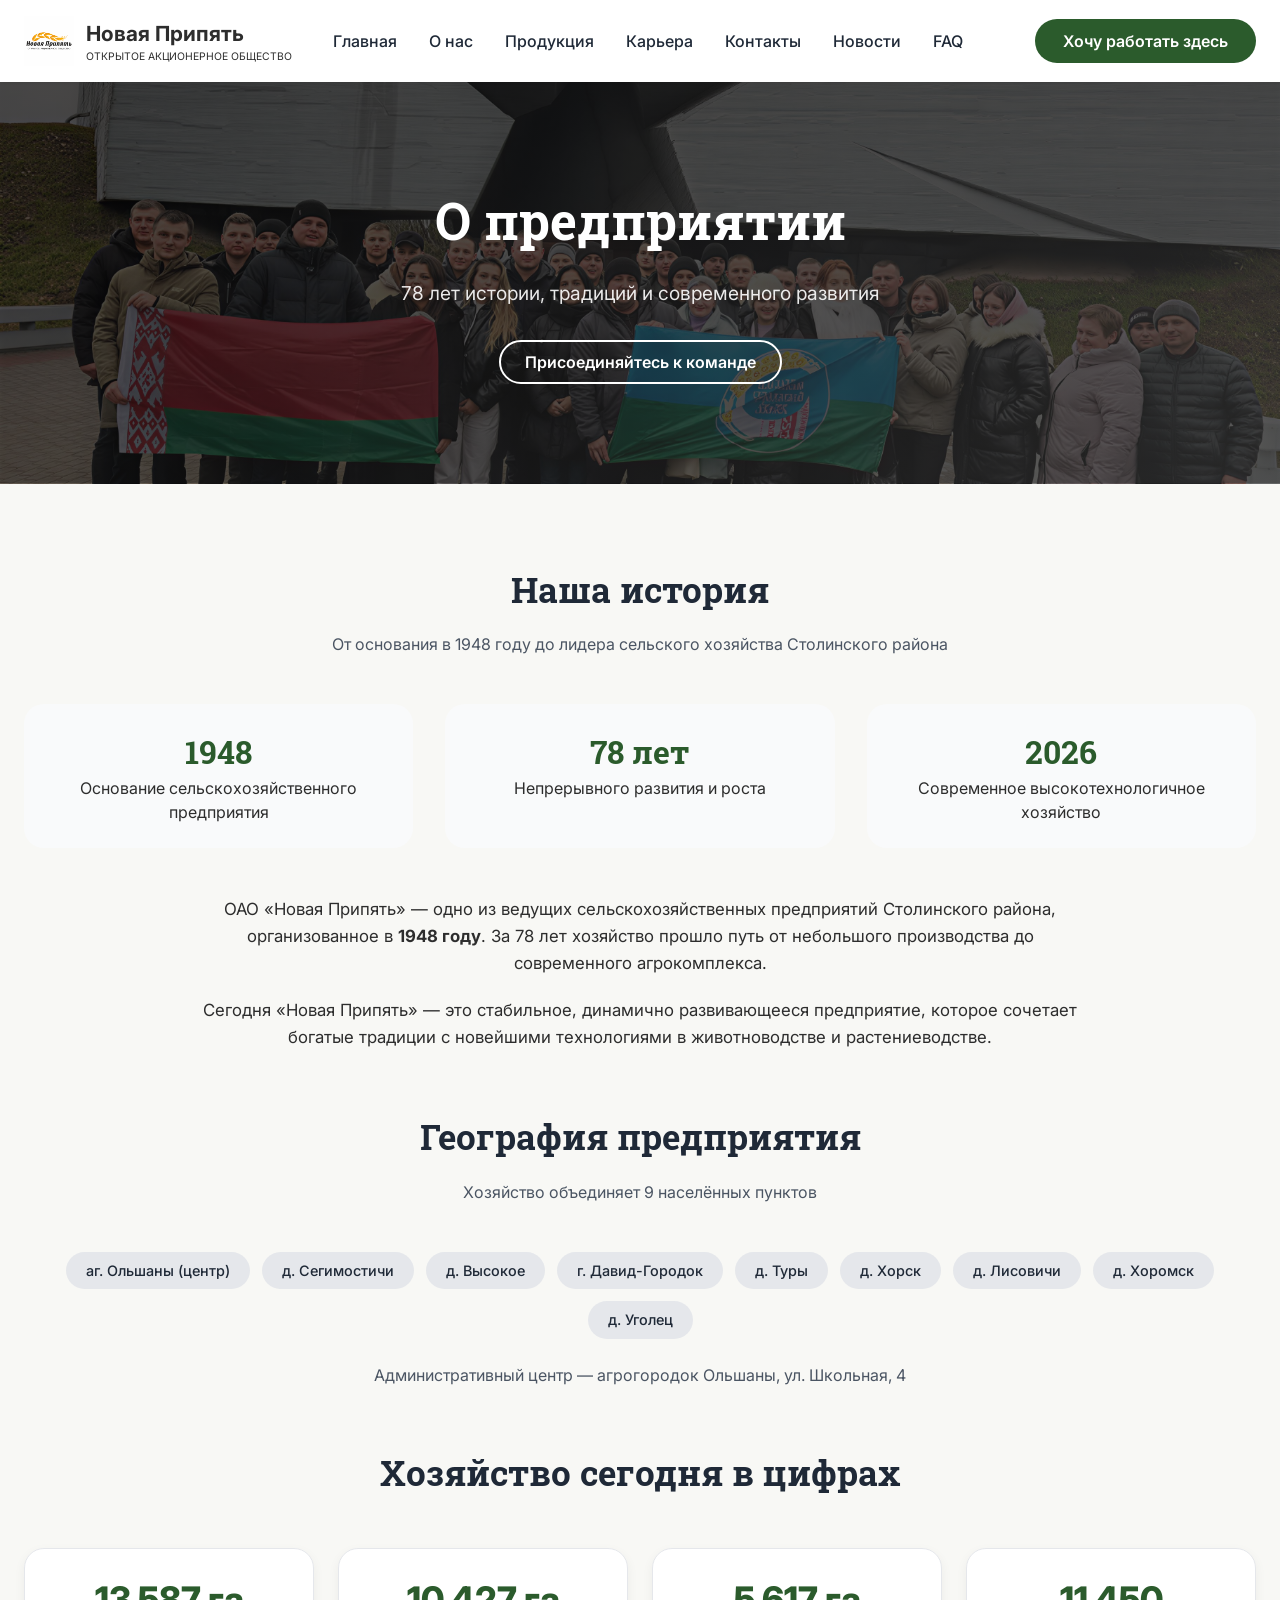
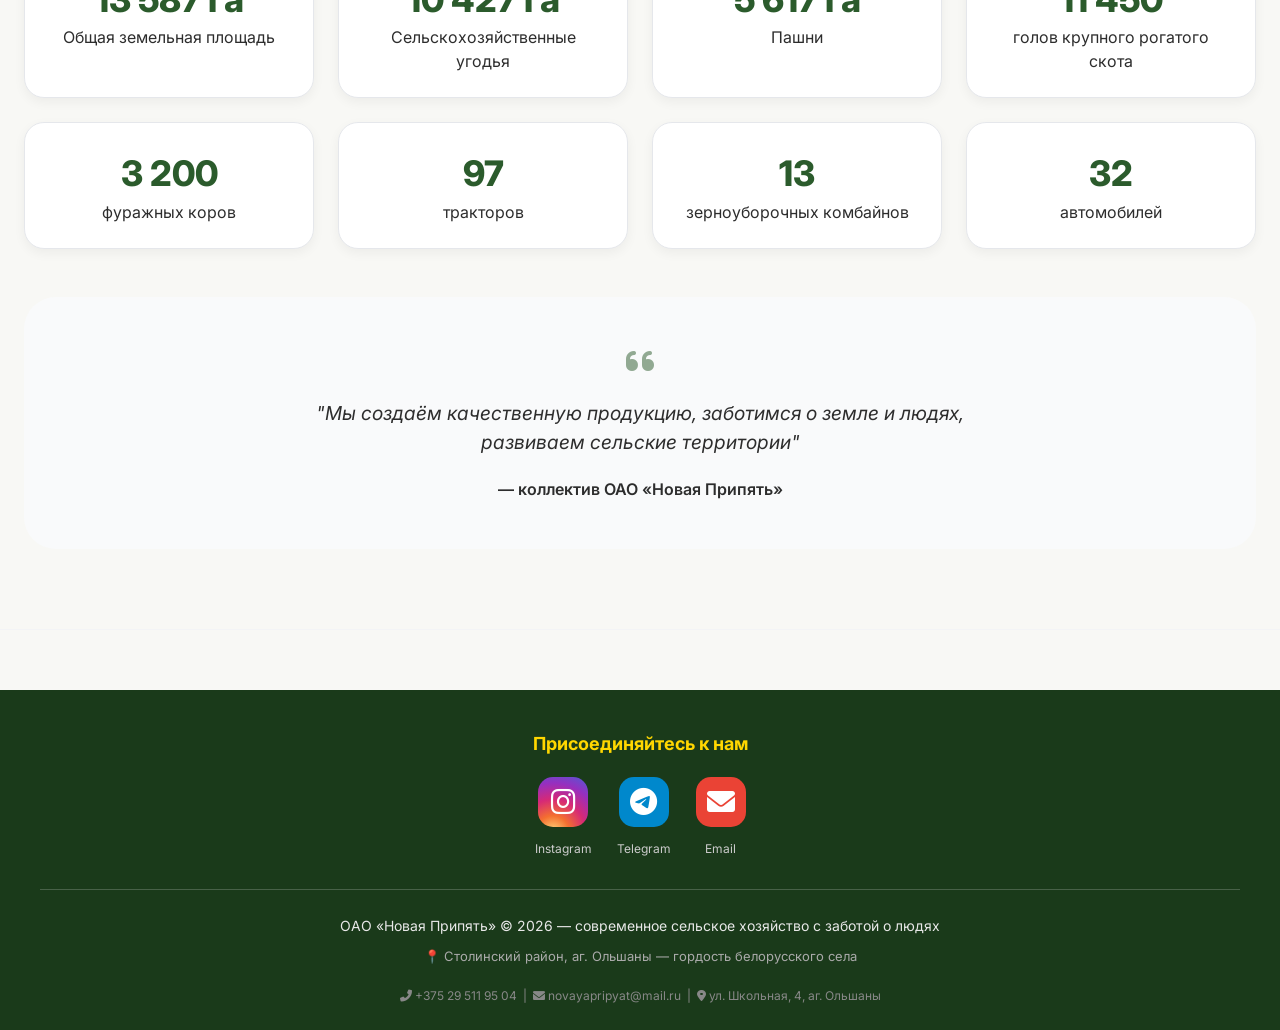
==== commit cbdcd6b6: "about.html" ====
--- a/about.html
+++ b/about.html
@@ -37,7 +37,7 @@
 
 <main>
     <!-- Герой страницы -->
-    <section class="hero" style="background: linear-gradient(135deg, rgba(26,58,26,0.7), rgba(43,91,44,0.8)), url('images/onas.jpg'); background-size: cover; background-position: center 50%;">
+    <section class="hero" style="background: linear-gradient(135deg, rgba(0, 0, 0, 0.7), rgba(48, 48, 48, 0.8)), url('images/onas.jpg'); background-size: cover; background-position: center 50%;">
     <div class="hero-bg-animation"></div>
     <div class="container">
         <div class="hero-content fade-up">
@@ -186,7 +186,7 @@
         <!-- Нижняя часть футера с текстом -->
         <div style="text-align: center;">
             <div style="font-size: 14px; line-height: 1.6;">
-                ОАО «Новая Припять» © 2025 — современное сельское хозяйство с заботой о людях
+                ОАО «Новая Припять» © 2026 — современное сельское хозяйство с заботой о людях
             </div>
             <div style="font-size: 13px; color: #aaa; margin-top: 10px;">
                 📍 Столинский район, аг. Ольшаны — гордость белорусского села
--- a/style.css
+++ b/style.css
@@ -1030,84 +1030,273 @@
             color: #1f2937;
         }
 
-        /* ===== КРАСИВЫЙ FAQ ДЛЯ ГЛАВНОЙ СТРАНИЦЫ ===== */
-.faq-item {
-    background: white;
-    border-radius: 20px;
-    margin-bottom: 16px;
-    border: 1px solid #e5e7eb;
-    overflow: hidden;
-    transition: all 0.3s ease;
-}
-
-.faq-item:hover {
-    transform: translateY(-2px);
-    box-shadow: 0 8px 20px rgba(0,0,0,0.08);
-    border-color: #2b5b2c;
-}
-
-.faq-question {
-    padding: 20px 24px;
-    cursor: pointer;
-    display: flex;
-    justify-content: space-between;
-    align-items: center;
-    background: white;
-    transition: all 0.3s ease;
-}
-
-.faq-question:hover {
-    background: #f0fdf4;
-}
-
-.faq-question h3 {
-    color: #1f2937;
-    margin: 0;
-    font-size: 18px;
-    font-weight: 600;
-    transition: color 0.2s;
-}
-
-.faq-question:hover h3 {
-    color: #2b5b2c;
-}
-
-.faq-question i {
-    color: #2b5b2c;
-    font-size: 18px;
-    transition: transform 0.3s ease;
-    background: #e8f0e8;
-    padding: 8px;
-    border-radius: 50%;
-}
-
-.faq-question:hover i {
-    background: #2b5b2c;
-    color: white;
-}
-
-.faq-answer {
-    display: none;
-    padding: 0 24px 24px 24px;
-    background: #fefef8;
-    border-top: 1px solid #e5e7eb;
-    color: #4b5563;
-    font-size: 15px;
-    line-height: 1.6;
-}
-
-.faq-answer[style*="display: block"] {
-    display: block !important;
-}
-
-/* Эффект для иконки при открытии */
-.faq-question i.fa-chevron-up {
-    background: #2b5b2c;
-    color: white;
-    transform: rotate(180deg);
-}
-/* ===== ИСПРАВЛЕНИЕ ДЛЯ ПОЛНОГО ОТОБРАЖЕНИЯ ТЕКСТА В FAQ ===== */
-.faq-answer {
+
+/* ===== ПОЛНАЯ АДАПТАЦИЯ ДЛЯ ТЕЛЕФОНОВ ===== */
+
+/* Для экранов меньше 768px (планшеты и телефоны) */
+@media (max-width: 768px) {
+    /* Общие отступы */
+    .container {
+        padding: 0 16px;
+    }
+    
+    .section {
+        padding: 40px 0;
+    }
+    
+    .section-title {
+        font-size: 28px;
+        margin-bottom: 24px;
+    }
+    
+    /* Шапка */
+    .header .nav {
+        flex-direction: column;
+        gap: 12px;
+    }
+    
+    .nav-links {
+        justify-content: center;
+        gap: 16px;
+        flex-wrap: wrap;
+    }
+    
+    .nav-links a {
+        font-size: 14px;
+    }
+    
+    .btn-primary {
+        padding: 8px 20px;
+        font-size: 14px;
+    }
+    
+    /* Герой */
+    .hero {
+        padding: 60px 0;
+    }
+    
+    .hero h1 {
+        font-size: 28px;
+    }
+    
+    .hero p {
+        font-size: 16px;
+        padding: 0 16px;
+    }
+    
+    /* Счётчики (статистика) */
+    .stats-grid {
+        gap: 16px;
+    }
+    
+    .stat-card {
+        min-width: 150px;
+        padding: 16px;
+    }
+    
+    .stat-number {
+        font-size: 28px;
+    }
+    
+    .stat-label {
+        font-size: 12px;
+    }
+    
+    /* Галерея */
+    .gallery-grid {
+        grid-template-columns: repeat(2, 1fr);
+        gap: 12px;
+    }
+    
+    .gallery-item img {
+        height: 180px;
+    }
+    
+    /* Продукция */
+    .products-grid {
+        grid-template-columns: repeat(2, 1fr);
+        gap: 16px;
+    }
+    
+    .product-card {
+        padding: 20px 16px;
+    }
+    
+    .product-icon {
+        font-size: 32px;
+    }
+    
+    .product-card h3 {
+        font-size: 16px;
+    }
+    
+    /* Карьера */
+    .career-grid {
+        grid-template-columns: 1fr;
+        gap: 20px;
+    }
+    
+    /* Таблица выплат */
+    .bonus-table th,
+    .bonus-table td {
+        padding: 10px 8px;
+        font-size: 13px;
+    }
+    
+    /* FAQ на главной */
+    .faq-question h3 {
+        font-size: 15px !important;
+    }
+    
+    .faq-question {
+        padding: 15px 18px !important;
+    }
+    
+    .faq-answer {
+        font-size: 14px !important;
+        padding: 15px 18px !important;
+    }
+    
+    /* Контакты */
+    .contact-info {
+        padding: 24px;
+    }
+    
+    .contact-row {
+        font-size: 14px;
+        word-break: break-word;
+    }
+    
+    /* Подвал */
+    .footer {
+        padding: 30px 16px;
+    }
+    
+    /* Кнопка наверх */
+    .scroll-top {
+        bottom: 20px;
+        right: 20px;
+        width: 45px;
+        height: 45px;
+    }
+    
+    /* Плавающая кнопка Telegram */
+    #telegramFloat {
+        bottom: 20px;
+        right: 20px;
+        width: 50px;
+        height: 50px;
+    }
+    
+    #telegramFloat i {
+        font-size: 24px;
+    }
+}
+
+/* Для экранов меньше 480px (маленькие телефоны) */
+@media (max-width: 480px) {
+    .hero h1 {
+        font-size: 24px;
+    }
+    
+    .section-title {
+        font-size: 24px;
+    }
+    
+    .stats-grid {
+        flex-direction: column;
+        align-items: center;
+    }
+    
+    .stat-card {
+        width: 100%;
+        max-width: 250px;
+    }
+    
+    .gallery-grid {
+        grid-template-columns: 1fr;
+    }
+    
+    .products-grid {
+        grid-template-columns: 1fr;
+    }
+    
+    .nav-links {
+        gap: 12px;
+    }
+    
+    .nav-links a {
+        font-size: 12px;
+    }
+    
+    .btn-primary {
+        padding: 8px 16px;
+        font-size: 13px;
+    }
+    
+    .bonus-table th,
+    .bonus-table td {
+        font-size: 11px;
+        padding: 8px 4px;
+    }
+    
+    .table-wrapper {
+        overflow-x: auto;
+    }
+    
+    /* Контакты в подвале */
+    .footer div[style*="font-size: 12px"] {
+        font-size: 11px !important;
+    }
+    
+    /* Иконки соцсетей в подвале */
+    footer div[style*="display: flex; justify-content: center; gap: 25px"] {
+        gap: 15px !important;
+    }
+    
+    footer .faq-answer {
+        width: 40px;
+        height: 40px;
+    }
+}
+
+/* Для горизонтальной ориентации телефона */
+@media (max-width: 850px) and (orientation: landscape) {
+    .hero {
+        padding: 40px 0;
+    }
+    
+    .hero h1 {
+        font-size: 24px;
+    }
+    
+    .section {
+        padding: 30px 0;
+    }
+}
+
+/* Улучшение для тач-устройств */
+@media (hover: none) and (pointer: coarse) {
+    /* Убираем эффекты наведения на телефонах */
+    .stat-card:hover,
+    .product-card:hover,
+    .gallery-item:hover,
+    .career-card:hover {
+        transform: none;
+    }
+    
+    /* Делаем кнопки больше для пальцев */
+    .btn-primary,
+    .btn-outline,
+    .faq-question,
+    .scroll-top {
+        cursor: pointer;
+    }
+}
+
+
+/* ===== СТИЛИ ТОЛЬКО ДЛЯ FAQ НА ГЛАВНОЙ СТРАНИЦЕ ===== */
+.home-page .faq-answer {
     display: none;
     padding: 20px 24px 24px 24px !important;
     background: #fefef8;
@@ -1120,278 +1309,114 @@
     height: auto !important;
 }
 
-.faq-answer[style*="display: block"] {
+.home-page .faq-answer[style*="display: block"] {
     display: block !important;
 }
 
-/* Убираем любые ограничения высоты */
-.faq-item {
+.home-page .faq-item {
     overflow: visible !important;
 }
 
-.faq-question {
+.home-page .faq-question {
     overflow: visible;
-}
-
-/* ===== ПОЛНАЯ АДАПТАЦИЯ ДЛЯ ТЕЛЕФОНОВ ===== */
-
-/* Для экранов меньше 768px (планшеты и телефоны) */
-@media (max-width: 768px) {
-    /* Общие отступы */
-    .container {
-        padding: 0 16px;
-    }
-    
-    .section {
-        padding: 40px 0;
-    }
-    
-    .section-title {
-        font-size: 28px;
-        margin-bottom: 24px;
-    }
-    
-    /* Шапка */
-    .header .nav {
-        flex-direction: column;
-        gap: 12px;
-    }
-    
-    .nav-links {
-        justify-content: center;
-        gap: 16px;
-        flex-wrap: wrap;
-    }
-    
-    .nav-links a {
-        font-size: 14px;
-    }
-    
-    .btn-primary {
-        padding: 8px 20px;
-        font-size: 14px;
-    }
-    
-    /* Герой */
-    .hero {
-        padding: 60px 0;
-    }
-    
-    .hero h1 {
-        font-size: 28px;
-    }
-    
-    .hero p {
-        font-size: 16px;
-        padding: 0 16px;
-    }
-    
-    /* Счётчики (статистика) */
-    .stats-grid {
-        gap: 16px;
-    }
-    
-    .stat-card {
-        min-width: 150px;
-        padding: 16px;
-    }
-    
-    .stat-number {
-        font-size: 28px;
-    }
-    
-    .stat-label {
-        font-size: 12px;
-    }
-    
-    /* Галерея */
-    .gallery-grid {
-        grid-template-columns: repeat(2, 1fr);
-        gap: 12px;
-    }
-    
-    .gallery-item img {
-        height: 180px;
-    }
-    
-    /* Продукция */
-    .products-grid {
-        grid-template-columns: repeat(2, 1fr);
-        gap: 16px;
-    }
-    
-    .product-card {
-        padding: 20px 16px;
-    }
-    
-    .product-icon {
-        font-size: 32px;
-    }
-    
-    .product-card h3 {
-        font-size: 16px;
-    }
-    
-    /* Карьера */
-    .career-grid {
-        grid-template-columns: 1fr;
-        gap: 20px;
-    }
-    
-    /* Таблица выплат */
-    .bonus-table th,
-    .bonus-table td {
-        padding: 10px 8px;
-        font-size: 13px;
-    }
-    
-    /* FAQ на главной */
-    .faq-question h3 {
-        font-size: 15px !important;
-    }
-    
-    .faq-question {
-        padding: 15px 18px !important;
-    }
-    
-    .faq-answer {
-        font-size: 14px !important;
-        padding: 15px 18px !important;
-    }
-    
-    /* Контакты */
-    .contact-info {
-        padding: 24px;
-    }
-    
-    .contact-row {
-        font-size: 14px;
-        word-break: break-word;
-    }
-    
-    /* Подвал */
-    .footer {
-        padding: 30px 16px;
-    }
-    
-    /* Кнопка наверх */
-    .scroll-top {
-        bottom: 20px;
-        right: 20px;
-        width: 45px;
-        height: 45px;
-    }
-    
-    /* Плавающая кнопка Telegram */
-    #telegramFloat {
-        bottom: 20px;
-        right: 20px;
-        width: 50px;
-        height: 50px;
-    }
-    
-    #telegramFloat i {
-        font-size: 24px;
-    }
-}
-
-/* Для экранов меньше 480px (маленькие телефоны) */
-@media (max-width: 480px) {
-    .hero h1 {
-        font-size: 24px;
-    }
-    
-    .section-title {
-        font-size: 24px;
-    }
-    
-    .stats-grid {
-        flex-direction: column;
-        align-items: center;
-    }
-    
-    .stat-card {
-        width: 100%;
-        max-width: 250px;
-    }
-    
-    .gallery-grid {
-        grid-template-columns: 1fr;
-    }
-    
-    .products-grid {
-        grid-template-columns: 1fr;
-    }
-    
-    .nav-links {
-        gap: 12px;
-    }
-    
-    .nav-links a {
-        font-size: 12px;
-    }
-    
-    .btn-primary {
-        padding: 8px 16px;
-        font-size: 13px;
-    }
-    
-    .bonus-table th,
-    .bonus-table td {
-        font-size: 11px;
-        padding: 8px 4px;
-    }
-    
-    .table-wrapper {
-        overflow-x: auto;
-    }
-    
-    /* Контакты в подвале */
-    .footer div[style*="font-size: 12px"] {
-        font-size: 11px !important;
-    }
-    
-    /* Иконки соцсетей в подвале */
-    footer div[style*="display: flex; justify-content: center; gap: 25px"] {
-        gap: 15px !important;
-    }
-    
-    footer .faq-answer {
-        width: 40px;
-        height: 40px;
-    }
-}
-
-/* Для горизонтальной ориентации телефона */
-@media (max-width: 850px) and (orientation: landscape) {
-    .hero {
-        padding: 40px 0;
-    }
-    
-    .hero h1 {
-        font-size: 24px;
-    }
-    
-    .section {
-        padding: 30px 0;
-    }
-}
-
-/* Улучшение для тач-устройств */
-@media (hover: none) and (pointer: coarse) {
-    /* Убираем эффекты наведения на телефонах */
-    .stat-card:hover,
-    .product-card:hover,
-    .gallery-item:hover,
-    .career-card:hover {
-        transform: none;
-    }
-    
-    /* Делаем кнопки больше для пальцев */
-    .btn-primary,
-    .btn-outline,
-    .faq-question,
-    .scroll-top {
-        cursor: pointer;
-    }
-}+}   
+
+
+
+.feedback-page {
+            max-width: 600px;
+            margin: 60px auto;
+            padding: 0 20px;
+        }
+        .feedback-card {
+            background: white;
+            border-radius: 32px;
+            padding: 40px;
+            box-shadow: 0 20px 40px rgba(0,0,0,0.1);
+        }
+        .feedback-card h1 {
+            color: #2b5b2c;
+            text-align: center;
+            margin-bottom: 10px;
+        }
+        .feedback-card p {
+            text-align: center;
+            color: #666;
+            margin-bottom: 30px;
+        }
+        .anon-badge {
+            text-align: center;
+            margin-bottom: 25px;
+        }
+        .anon-badge span {
+            background: #f0fdf4;
+            padding: 6px 16px;
+            border-radius: 50px;
+            font-size: 13px;
+            color: #2b5b2c;
+        }
+        .form-group {
+            margin-bottom: 20px;
+        }
+        .form-group label {
+            display: block;
+            margin-bottom: 8px;
+            font-weight: 500;
+            color: #333;
+        }
+        .form-group input, 
+        .form-group select, 
+        .form-group textarea {
+            width: 100%;
+            padding: 14px 16px;
+            border: 1px solid #e5e7eb;
+            border-radius: 16px;
+            font-family: 'Inter', sans-serif;
+            font-size: 15px;
+        }
+        .form-group textarea {
+            min-height: 120px;
+            resize: vertical;
+        }
+        .submit-btn {
+            width: 100%;
+            background: #2b5b2c;
+            color: white;
+            border: none;
+            padding: 14px;
+            border-radius: 60px;
+            font-size: 16px;
+            font-weight: 600;
+            cursor: pointer;
+            transition: all 0.2s;
+        }
+        .submit-btn:hover {
+            background: #1a4d1a;
+        }
+        .status {
+            margin-top: 20px;
+            padding: 12px;
+            border-radius: 12px;
+            text-align: center;
+            display: none;
+        }
+        .status.success {
+            display: block;
+            background: #d1fae5;
+            color: #065f46;
+        }
+        .status.error {
+            display: block;
+            background: #fee2e2;
+            color: #991b1b;
+        }
+        .telegram-link {
+            text-align: center;
+            margin-top: 25px;
+            padding-top: 25px;
+            border-top: 1px solid #e5e7eb;
+        }
+        .telegram-link a {
+            color: #0088cc;
+            text-decoration: none;
+        }
